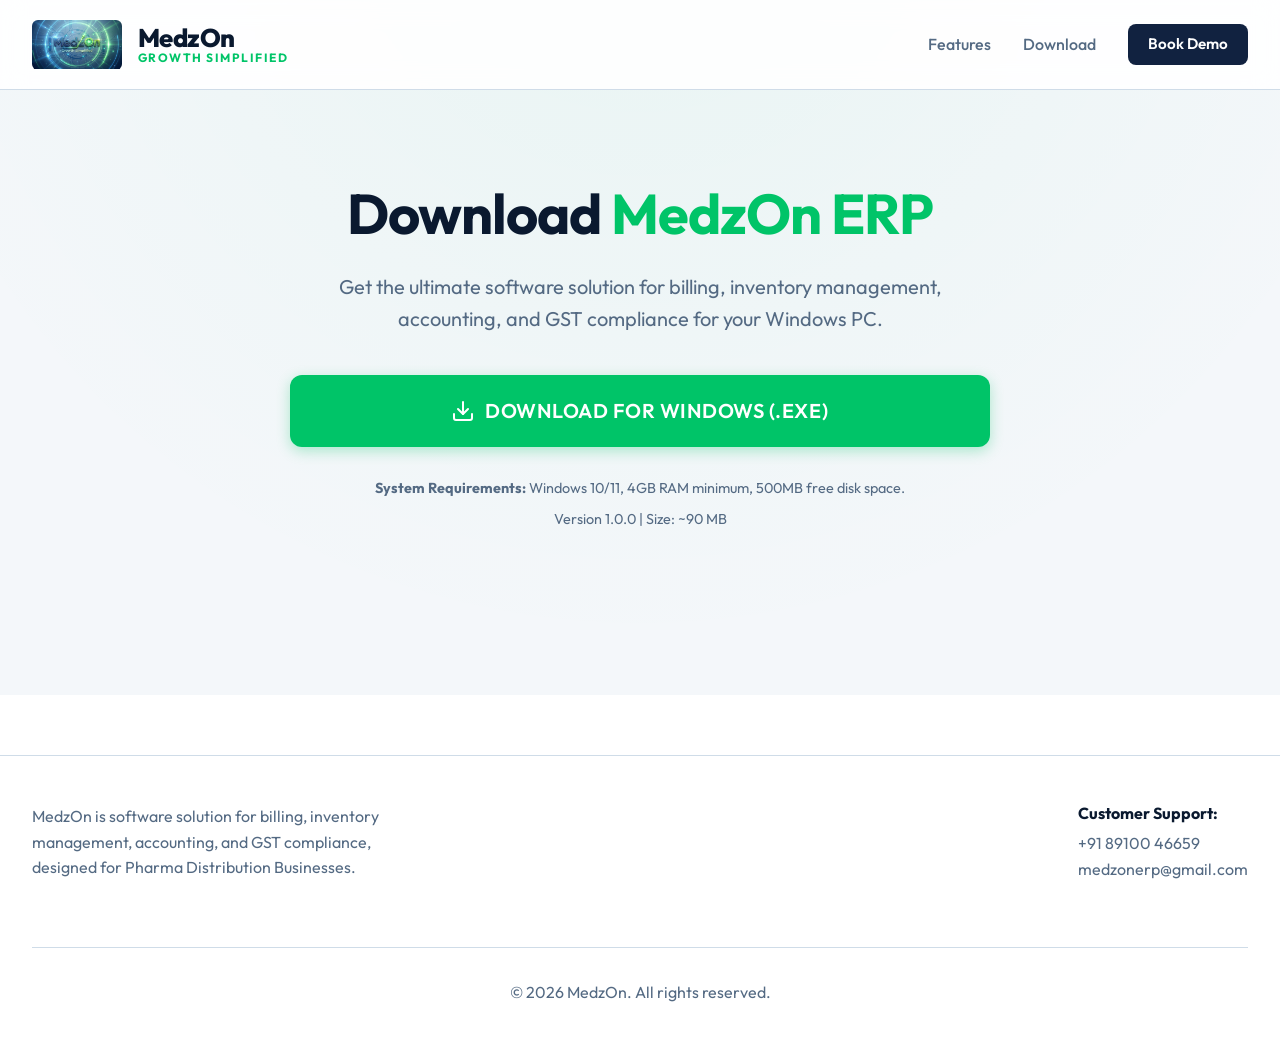
==== download.html @ f7e9cf84 "Initial commit - static website" ====
<!DOCTYPE html>
<html lang="en">

<head>
    <meta charset="UTF-8">
    <meta name="viewport" content="width=device-width, initial-scale=1.0">
    <title>Download MedzOn - Growth, Simplified.</title>
    <meta name="description" content="Download MedzOn ERP for your Pharma Distribution Business.">
    <link rel="preconnect" href="https://fonts.googleapis.com">
    <link rel="preconnect" href="https://fonts.gstatic.com" crossorigin>
    <link href="https://fonts.googleapis.com/css2?family=Outfit:wght@300;400;500;600;700;800&display=swap"
        rel="stylesheet">
    <link rel="stylesheet" href="style.css">
</head>

<body>
    <!-- Navigation -->
    <nav class="navbar">
        <div class="container nav-container">
            <a href="index.html" class="logo" style="text-decoration: none;">
                <img src="logo.png" alt="MedzOn Icon" class="logo-img">
                <div class="logo-text-group">
                    <span class="logo-brand">MedzOn</span>
                    <span class="logo-tagline">Growth Simplified</span>
                </div>
            </a>
            <div class="nav-links">
                <a href="index.html#features">Features</a>
                <a href="download.html">Download</a>
                <a href="index.html#contact" class="btn btn-primary-small">Book Demo</a>
            </div>
        </div>
    </nav>

    <!-- Download Hero Section -->
    <header class="hero" style="padding: 180px 0 100px;">
        <div class="container hero-content" style="flex-direction: column; text-align: center; max-width: 800px;">
            <div class="hero-text-wrapper fade-in-up" style="align-items: center;">
                <h1 class="hero-title">Download <span class="highlight">MedzOn ERP</span></h1>
                <p class="hero-subtitle">Get the ultimate software solution for billing, inventory management,
                    accounting, and GST compliance for your Windows PC.</p>

                <div style="margin-top: 40px;">
                    <!-- A placeholder link for the actual software executable -->
                    <a href="MedzOnsetup.exe" class="btn btn-accent btn-massive" download
                        style="display: inline-flex; align-items: center; gap: 10px;">
                        <svg xmlns="http://www.w3.org/2000/svg" width="24" height="24" viewBox="0 0 24 24" fill="none"
                            stroke="currentColor" stroke-width="2" stroke-linecap="round" stroke-linejoin="round">
                            <path d="M21 15v4a2 2 0 0 1-2 2H5a2 2 0 0 1-2-2v-4"></path>
                            <polyline points="7 10 12 15 17 10"></polyline>
                            <line x1="12" y1="15" x2="12" y2="3"></line>
                        </svg>
                        Download for Windows (.exe)
                    </a>
                </div>

                <div style="margin-top: 30px; font-size: 0.9rem; color: #64748b;">
                    <p><strong>System Requirements:</strong> Windows 10/11, 4GB RAM minimum, 500MB free disk space.</p>
                    <p style="margin-top: 8px;">Version 1.0.0 | Size: ~90 MB</p>
                </div>
            </div>
        </div>
        <div class="hero-bg-gradient"></div>
    </header>

    <!-- Lead Capture Footer -->
    <footer id="contact" class="footer-lead" style="padding-top: 60px;">
        <div class="footer-bottom">
            <div class="container footer-info">
                <div class="company-desc">
                    <p>MedzOn is software solution for billing, inventory management, accounting, and GST compliance,
                        designed for Pharma Distribution Businesses.</p>
                </div>
                <div class="support-info">
                    <h4>Customer Support:</h4>
                    <p><a href="tel:+918910046659">+91 89100 46659</a></p>
                    <p><a href="mailto:medzonerp@gmail.com">medzonerp@gmail.com</a></p>
                </div>
                <div class="copyright">
                    <p>&copy; 2026 MedzOn. All rights reserved.</p>
                </div>
            </div>
        </div>
    </footer>

    <script src="main.js"></script>
</body>

</html>
---- style.css ----
:root {
    /* Color Palette - Light Tech Aesthetic */
    --primary-navy: #0A192F; /* Deep Tech Blue (from logo) */
    --primary-navy-light: #112240;
    --accent-coral: #00C468; /* Neon Green (darkened slightly for readability on white) */
    --accent-coral-hover: #00A656;
    --accent-cyan: #009BD6; 
    --bg-white: #FFFFFF;
    --bg-offwhite: #F4F7FA;
    --text-dark: #0A192F;
    --text-muted: #546A83;
    --border-light: #CFDCE8;
    
    /* Gradients */
    --gradient-hero: linear-gradient(135deg, #0A192F 0%, #112240 100%);
    --gradient-accent: linear-gradient(135deg, #00C468 0%, #009BD6 100%);
    
    /* Shadows */
    --shadow-sm: 0 1px 2px 0 rgba(0, 0, 0, 0.05);
    --shadow-md: 0 4px 6px -1px rgba(0, 0, 0, 0.1), 0 2px 4px -1px rgba(0, 0, 0, 0.06);
    --shadow-lg: 0 10px 15px -3px rgba(0, 0, 0, 0.1), 0 4px 6px -2px rgba(0, 0, 0, 0.05);
    --shadow-xl: 0 20px 25px -5px rgba(0, 0, 0, 0.1), 0 10px 10px -5px rgba(0, 0, 0, 0.04);
    --glow: 0 4px 14px 0 rgba(0, 196, 104, 0.3);
    
    /* Typography */
    --font-sans: 'Outfit', sans-serif;
    
    /* Transitions */
    --transition-fast: 0.2s ease;
    --transition-smooth: 0.4s cubic-bezier(0.4, 0, 0.2, 1);
}

* {
    margin: 0;
    padding: 0;
    box-sizing: border-box;
}

html {
    scroll-behavior: smooth;
}

body {
    font-family: var(--font-sans);
    color: var(--text-dark);
    background-color: var(--bg-white);
    line-height: 1.6;
    overflow-x: hidden;
}

.container {
    width: 100%;
    max-width: 1280px;
    margin: 0 auto;
    padding: 0 2rem;
}

/* Typography */
h1, h2, h3, h4 {
    font-weight: 700;
    line-height: 1.2;
    color: var(--primary-navy);
}

p {
    color: var(--text-muted);
}

/* Buttons */
.btn {
    display: inline-flex;
    align-items: center;
    justify-content: center;
    text-decoration: none;
    font-weight: 600;
    border-radius: 8px;
    transition: all var(--transition-fast);
    cursor: pointer;
    border: none;
}

.btn-primary-small {
    padding: 0.5rem 1.25rem;
    background-color: var(--primary-navy-light);
    color: var(--bg-white);
    font-size: 0.95rem;
}

.btn-primary-small:hover {
    background-color: var(--primary-navy);
    transform: translateY(-2px);
    box-shadow: var(--shadow-md);
}

.btn-accent {
    background-color: var(--accent-coral);
    color: var(--bg-white);
    box-shadow: var(--glow);
}

.btn-accent:hover {
    background-color: var(--accent-coral-hover);
    transform: translateY(-2px);
    box-shadow: 0 6px 20px rgba(0, 196, 104, 0.4);
}

.btn-large {
    padding: 1rem 2rem;
    font-size: 1.125rem;
    border-radius: 10px;
}

.btn-massive {
    padding: 1.25rem 2.5rem;
    font-size: 1.25rem;
    border-radius: 12px;
    width: 100%;
    text-transform: uppercase;
    letter-spacing: 0.5px;
}

/* Navbar */
.navbar {
    position: fixed;
    top: 0;
    left: 0;
    right: 0;
    height: 90px;
    background-color: rgba(255, 255, 255, 0.9);
    backdrop-filter: blur(12px);
    -webkit-backdrop-filter: blur(12px);
    border-bottom: 1px solid var(--border-light);
    z-index: 100;
    display: flex;
    align-items: center;
}

.nav-container {
    display: flex;
    justify-content: space-between;
    align-items: center;
}

.logo {
    display: flex;
    align-items: center;
    gap: 1rem;
    text-decoration: none;
}

.logo-img {
    height: 50px;
    width: auto;
    object-fit: contain;
    border-radius: 6px;
}

.logo-text-group {
    display: flex;
    flex-direction: column;
    justify-content: center;
}

.logo-brand {
    font-size: 1.6rem;
    font-weight: 800;
    color: var(--primary-navy);
    line-height: 1;
    letter-spacing: -0.5px;
    margin-bottom: 2px;
}

.logo-tagline {
    font-size: 0.75rem;
    font-weight: 700;
    color: var(--accent-coral);
    text-transform: uppercase;
    letter-spacing: 1.5px;
    line-height: 1;
}

.nav-links {
    display: flex;
    gap: 2rem;
    align-items: center;
}

.nav-links a:not(.btn) {
    text-decoration: none;
    color: var(--text-muted);
    font-weight: 500;
    transition: color var(--transition-fast);
}

.nav-links a:not(.btn):hover {
    color: var(--primary-navy);
}

/* Hero Section */
.hero {
    position: relative;
    padding: 160px 0 100px;
    background-color: var(--bg-offwhite);
    overflow: hidden;
}

.hero-content {
    display: flex;
    flex-direction: column;
    align-items: center;
    text-align: center;
    position: relative;
    z-index: 2;
}

.hero-text-wrapper {
    max-width: 800px;
    margin-bottom: 4rem;
}

.hero-title {
    font-size: 3.5rem;
    letter-spacing: -1px;
    margin-bottom: 1.5rem;
}

.hero-title .highlight {
    color: var(--accent-coral);
}

.hero-subtitle {
    font-size: 1.25rem;
    margin-bottom: 2.5rem;
    max-width: 700px;
    margin-left: auto;
    margin-right: auto;
}

/* Decorative Hero Graphic */
.hero-graphic {
    width: 100%;
    max-width: 900px;
    margin: 0 auto;
    perspective: 1000px;
}

.glass-card {
    background: rgba(255, 255, 255, 0.7);
    backdrop-filter: blur(20px);
    border: 1px solid rgba(255, 255, 255, 0.4);
    border-radius: 20px;
    box-shadow: var(--shadow-xl);
    overflow: hidden;
}

.decorative-card {
    transform: rotateX(15deg) translateY(20px);
    transition: transform var(--transition-smooth);
}

.decorative-card:hover {
    transform: rotateX(5deg) translateY(0);
}

.card-header {
    background-color: rgba(248, 250, 252, 0.8);
    padding: 1rem;
    border-bottom: 1px solid var(--border-light);
    display: flex;
    align-items: center;
}

.dots {
    display: flex;
    gap: 6px;
}

.dots span {
    width: 12px;
    height: 12px;
    border-radius: 50%;
    background-color: #E2E8F0;
}
.dots span:nth-child(1) { background-color: #FF5F56; }
.dots span:nth-child(2) { background-color: #FFBD2E; }
.dots span:nth-child(3) { background-color: #27C93F; }

.mock-dashboard {
    height: 420px;
    padding: 1.5rem;
    display: flex;
    flex-direction: column;
    gap: 1.25rem;
    background: #f4f5f7;
    border-radius: 0 0 20px 20px;
}

.mock-header {
    display: flex;
    flex-direction: column;
    gap: 0.25rem;
}

.mock-title {
    font-size: 1.1rem;
    font-weight: 800;
    color: var(--primary-navy);
}

.mock-date {
    font-size: 0.6rem;
    color: #64748b;
    font-weight: 600;
    text-transform: uppercase;
}

.mock-stats {
    display: flex;
    gap: 0.75rem;
}

.mock-stat-card {
    flex: 1;
    background: #fff;
    padding: 0.75rem;
    border-radius: 6px;
    border: 1px solid var(--border-light);
    display: flex;
    flex-direction: column;
    gap: 0.25rem;
    text-align: left;
    box-shadow: 0 2px 4px rgba(0,0,0,0.02);
}

.mock-stat-card.border-green { border-top: 3px solid #22c55e; }
.mock-stat-card.border-blue { border-top: 3px solid #1e3a8a; }
.mock-stat-card.border-yellow { border-top: 3px solid #eab308; }
.mock-stat-card.border-red { border-top: 3px solid #ef4444; }

.mock-stat-label {
    font-size: 0.6rem;
    color: #64748b;
    text-transform: uppercase;
    font-weight: 600;
}

.mock-stat-value {
    font-size: 1.1rem;
    font-weight: 800;
    color: var(--primary-navy);
}

.mock-stat-trend {
    font-size: 0.55rem;
    font-weight: 600;
    margin-top: auto;
    color: #94a3b8;
}
.mock-stat-trend.positive { color: #16a34a; background: #dcfce7; padding: 2px 4px; border-radius: 4px; display: inline-block; width: fit-content; }
.mock-stat-trend.warning { color: #ca8a04; background: #fef08a; padding: 2px 4px; border-radius: 4px; display: inline-block; width: fit-content; }
.mock-stat-trend.neutral { color: #94a3b8; }
.mock-stat-trend.negative { color: #dc2626; }

.mock-tables {
    display: flex;
    gap: 0.75rem;
    flex: 1;
}

.mock-table-box {
    flex: 1;
    background: #fff;
    border-radius: 6px;
    border: 1px solid var(--border-light);
    overflow: hidden;
    display: flex;
    flex-direction: column;
}

.mock-table-header {
    padding: 0.5rem 0.75rem;
    font-size: 0.7rem;
    font-weight: 700;
    color: var(--primary-navy);
    display: flex;
    justify-content: space-between;
    align-items: center;
    border-bottom: 1px solid var(--border-light);
}

.mock-table-header span {
    color: #64748b;
    font-size: 0.6rem;
    font-weight: 600;
}

.mock-table-row {
    display: flex;
    padding: 0.4rem 0.75rem;
    font-size: 0.65rem;
    border-bottom: 1px solid #f1f5f9;
    color: #334155;
    font-weight: 500;
}

.mock-table-row.th {
    background: #1e293b;
    color: #fff;
    font-size: 0.55rem;
    font-weight: 600;
    border-bottom: none;
}

.mock-table-row .col1 { flex: 1.2; }
.mock-table-row .col2 { flex: 1.8; }
.mock-table-row .col3 { flex: 1; text-align: right; }
.mock-table-row .highlight { color: #2563eb; font-weight: 600; }

/* Background Gradients */
.hero-bg-gradient {
    position: absolute;
    top: -20%;
    left: -10%;
    width: 120%;
    height: 120%;
    background: radial-gradient(circle at 50% 0%, rgba(0, 196, 104, 0.05) 0%, rgba(255, 255, 255, 0) 70%);
    z-index: 1;
    pointer-events: none;
}

/* Metrics Banner */
.metrics-banner {
    background: var(--gradient-hero);
    padding: 4rem 0;
    color: var(--bg-white);
}

.metrics-grid {
    display: grid;
    grid-template-columns: repeat(3, 1fr);
    gap: 2rem;
    text-align: center;
}

.metric-number {
    color: var(--bg-white);
    font-size: 3.5rem;
    margin-bottom: 0.5rem;
    background: linear-gradient(135deg, #00E57A 0%, #00D2FF 100%);
    -webkit-background-clip: text;
    -webkit-text-fill-color: transparent;
}

.metric-label {
    color: #94A3B8;
    font-size: 1.1rem;
    font-weight: 500;
    text-transform: uppercase;
    letter-spacing: 1px;
}

/* Features */
.features-section {
    padding: 100px 0;
    background-color: var(--bg-white);
}

.section-header {
    text-align: center;
    margin-bottom: 4rem;
}

.section-header h2 {
    font-size: 2.5rem;
    margin-bottom: 1rem;
}

.section-header p {
    font-size: 1.125rem;
    max-width: 600px;
    margin: 0 auto;
}

.features-grid {
    display: grid;
    grid-template-columns: repeat(3, 1fr);
    gap: 2.5rem;
}

.feature-card {
    background-color: var(--bg-white);
    border: 1px solid var(--border-light);
    border-radius: 16px;
    padding: 2.5rem 2rem;
    transition: all var(--transition-smooth);
    box-shadow: var(--shadow-sm);
}

.feature-card:hover {
    transform: translateY(-8px);
    box-shadow: var(--shadow-lg);
    border-color: rgba(0, 196, 104, 0.3);
}

.feature-icon {
    width: 60px;
    height: 60px;
    border-radius: 12px;
    background: rgba(0, 196, 104, 0.1);
    color: var(--accent-coral);
    display: flex;
    align-items: center;
    justify-content: center;
    margin-bottom: 1.5rem;
}

.feature-card h3 {
    font-size: 1.5rem;
    margin-bottom: 1rem;
}

/* Interactive Showcase Placeholder */
.showcase-section {
    padding: 100px 0;
    background-color: var(--bg-offwhite);
}

.showcase-header {
    text-align: center;
    margin-bottom: 4rem;
}

.showcase-header h2 {
    font-size: 2.5rem;
    margin-bottom: 0.5rem;
}

.showcase-interactive-wrapper {
    width: 100%;
    max-width: 1000px;
    margin: 0 auto;
}

.interactive-placeholder {
    height: 600px;
    display: flex;
    flex-direction: column;
    align-items: center;
    justify-content: center;
    gap: 1.5rem;
    background: linear-gradient(135deg, rgba(255,255,255,0.9), rgba(244,247,250,0.9));
    cursor: pointer;
    border: 2px dashed var(--border-light);
    transition: all var(--transition-fast);
}

.interactive-placeholder:hover {
    border-color: var(--accent-coral);
    background: rgba(255,255,255,1);
}

.play-button {
    width: 80px;
    height: 80px;
    border-radius: 50%;
    background-color: var(--accent-coral);
    color: white;
    display: flex;
    align-items: center;
    justify-content: center;
    box-shadow: var(--glow);
    transition: transform var(--transition-fast);
}

.interactive-placeholder:hover .play-button {
    transform: scale(1.1);
}

.interactive-placeholder p {
    font-weight: 500;
    font-size: 1.2rem;
    color: var(--primary-navy);
}

/* Lead Capture Footer */
.footer-lead {
    background-color: var(--bg-white);
    padding: 100px 0 0;
    color: var(--text-dark);
}

.lead-form-wrapper {
    max-width: 500px;
    margin: 0 auto 80px;
    text-align: center;
}

.lead-form-wrapper h2 {
    color: var(--primary-navy);
    font-size: 2.5rem;
    margin-bottom: 1rem;
}

.lead-form-wrapper > p {
    color: var(--text-muted);
    margin-bottom: 2.5rem;
}

.lead-form {
    background: var(--bg-white);
    padding: 2.5rem;
    border-radius: 16px;
    box-shadow: var(--shadow-xl);
    border: 1px solid var(--border-light);
    text-align: left;
}

.form-group {
    margin-bottom: 1.5rem;
}

.form-group label {
    display: block;
    font-size: 0.9rem;
    font-weight: 600;
    margin-bottom: 0.5rem;
    color: var(--primary-navy);
}

.form-group input,
.form-group select {
    width: 100%;
    padding: 0.875rem 1rem;
    border-radius: 8px;
    border: 1px solid var(--border-light);
    background-color: var(--bg-offwhite);
    color: var(--text-dark);
    font-family: inherit;
    font-size: 1rem;
    transition: border-color var(--transition-fast), box-shadow var(--transition-fast);
}

.form-group input:focus,
.form-group select:focus {
    outline: none;
    border-color: var(--accent-coral);
    box-shadow: 0 0 0 3px rgba(0, 196, 104, 0.2);
}

.form-group input::placeholder {
    color: var(--text-muted);
}

.footer-bottom {
    border-top: 1px solid var(--border-light);
    padding: 3rem 0;
    color: var(--text-muted);
}

.footer-info {
    display: flex;
    flex-wrap: wrap;
    justify-content: space-between;
    gap: 2rem;
    align-items: flex-start;
}

.company-desc {
    flex: 1;
    min-width: 300px;
    max-width: 400px;
}

.support-info h4 {
    color: var(--primary-navy);
    margin-bottom: 0.5rem;
    font-size: 1rem;
}

.support-info a {
    color: var(--text-muted);
    text-decoration: none;
    transition: color var(--transition-fast);
}

.support-info a:hover {
    color: var(--accent-coral);
}

.copyright {
    width: 100%;
    text-align: center;
    margin-top: 2rem;
    padding-top: 2rem;
    border-top: 1px solid var(--border-light);
}

/* Animations */
.fade-in {
    opacity: 0;
    transition: opacity 0.8s ease-out;
}

.fade-in.visible {
    opacity: 1;
}

.fade-in-up {
    opacity: 0;
    transform: translateY(30px);
    transition: opacity 0.8s ease-out, transform 0.8s ease-out;
}

.fade-in-up.visible {
    opacity: 1;
    transform: translateY(0);
}

.delay-1 { transition-delay: 0.1s; }
.delay-2 { transition-delay: 0.2s; }
.delay-3 { transition-delay: 0.3s; }

/* Responsive */
@media (max-width: 992px) {
    .hero-title { font-size: 3rem; }
    .metrics-grid { grid-template-columns: repeat(1, 1fr); gap: 3rem; }
    .features-grid { grid-template-columns: repeat(2, 1fr); }
}

@media (max-width: 768px) {
    .nav-links { display: none; }
    .hero-title { font-size: 2.5rem; }
    .features-grid { grid-template-columns: 1fr; }
    .hero { padding: 120px 0 60px; }
}
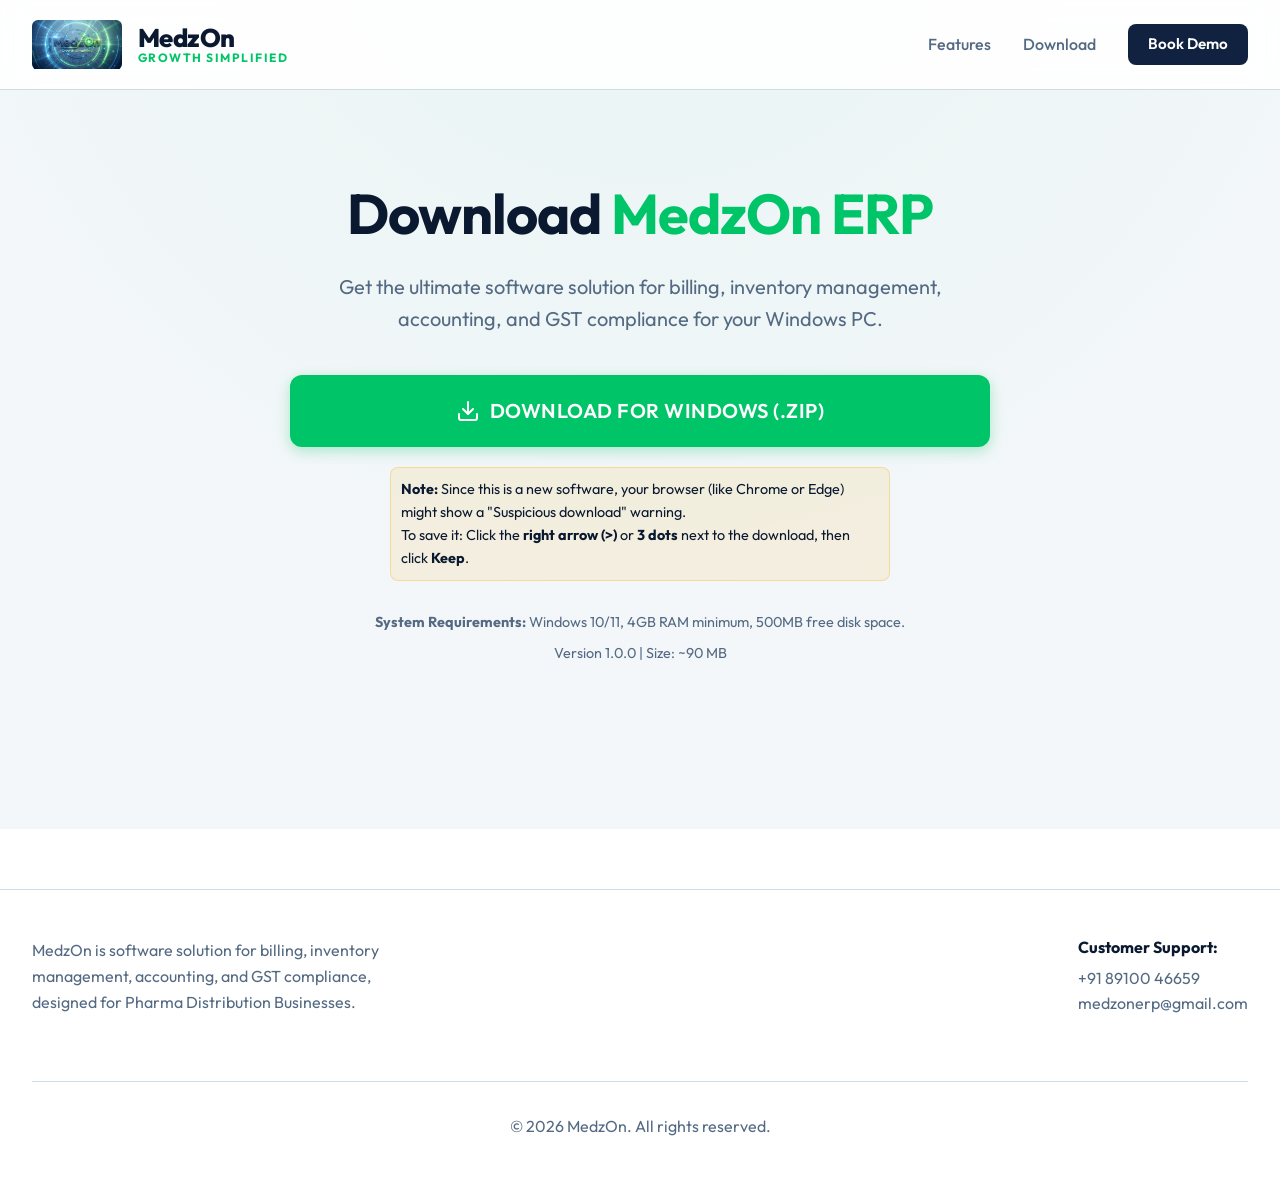
==== commit 99235f62: "Update download to .zip and add browser warning instructions" ====
--- a/download.html
+++ b/download.html
@@ -42,7 +42,7 @@
 
                 <div style="margin-top: 40px;">
                     <!-- A placeholder link for the actual software executable -->
-                    <a href="MedzOnsetup.exe" class="btn btn-accent btn-massive" download
+                    <a href="MedzOnsetup.zip" class="btn btn-accent btn-massive" download
                         style="display: inline-flex; align-items: center; gap: 10px;">
                         <svg xmlns="http://www.w3.org/2000/svg" width="24" height="24" viewBox="0 0 24 24" fill="none"
                             stroke="currentColor" stroke-width="2" stroke-linecap="round" stroke-linejoin="round">
@@ -50,8 +50,13 @@
                             <polyline points="7 10 12 15 17 10"></polyline>
                             <line x1="12" y1="15" x2="12" y2="3"></line>
                         </svg>
-                        Download for Windows (.exe)
+                        DOWNLOAD FOR WINDOWS (.ZIP)
                     </a>
+                </div>
+
+                <div style="margin-top: 20px; padding: 10px; background-color: rgba(255, 166, 0, 0.1); border: 1px solid rgba(255, 166, 0, 0.3); border-radius: 8px; font-size: 0.9rem; text-align: left; max-width: 500px; margin-left: auto; margin-right: auto;">
+                    <strong>Note:</strong> Since this is a new software, your browser (like Chrome or Edge) might show a "Suspicious download" warning. <br>
+                    To save it: Click the <strong>right arrow (>)</strong> or <strong>3 dots</strong> next to the download, then click <strong>Keep</strong>.
                 </div>
 
                 <div style="margin-top: 30px; font-size: 0.9rem; color: #64748b;">
